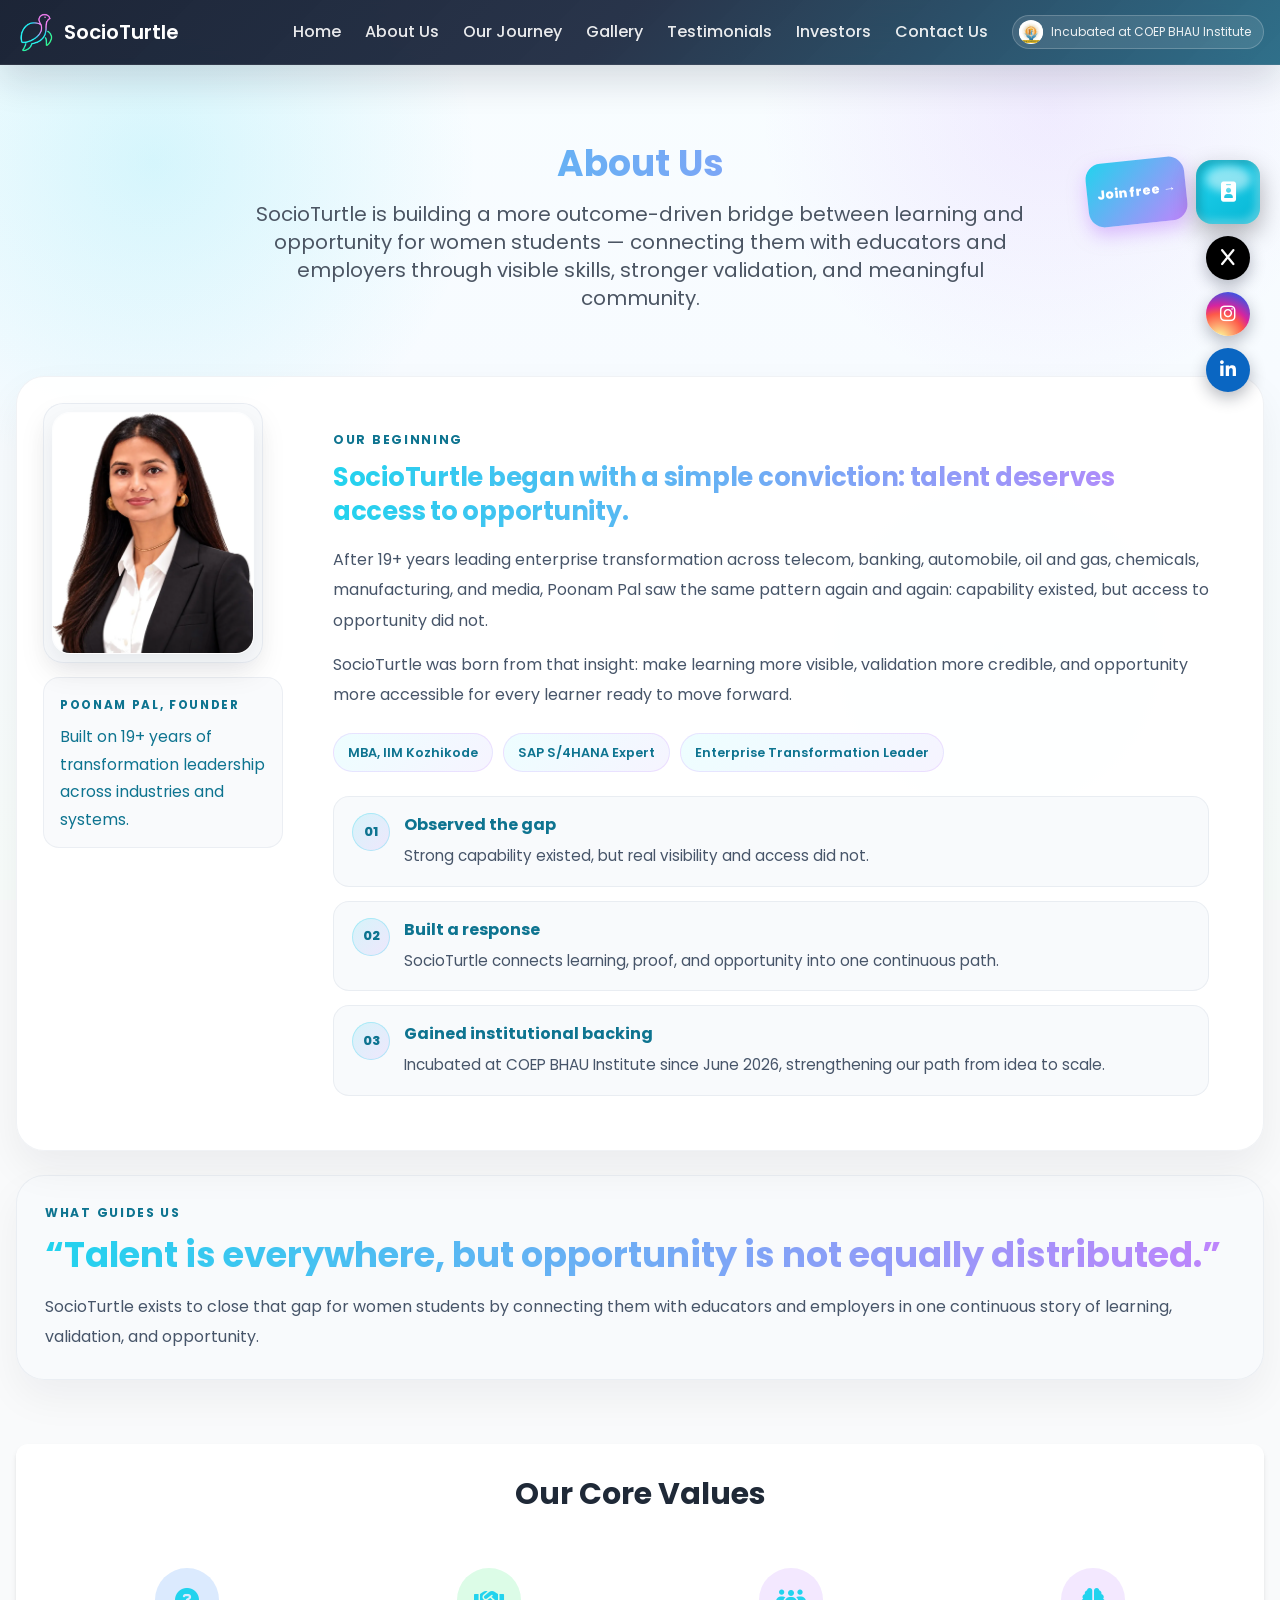
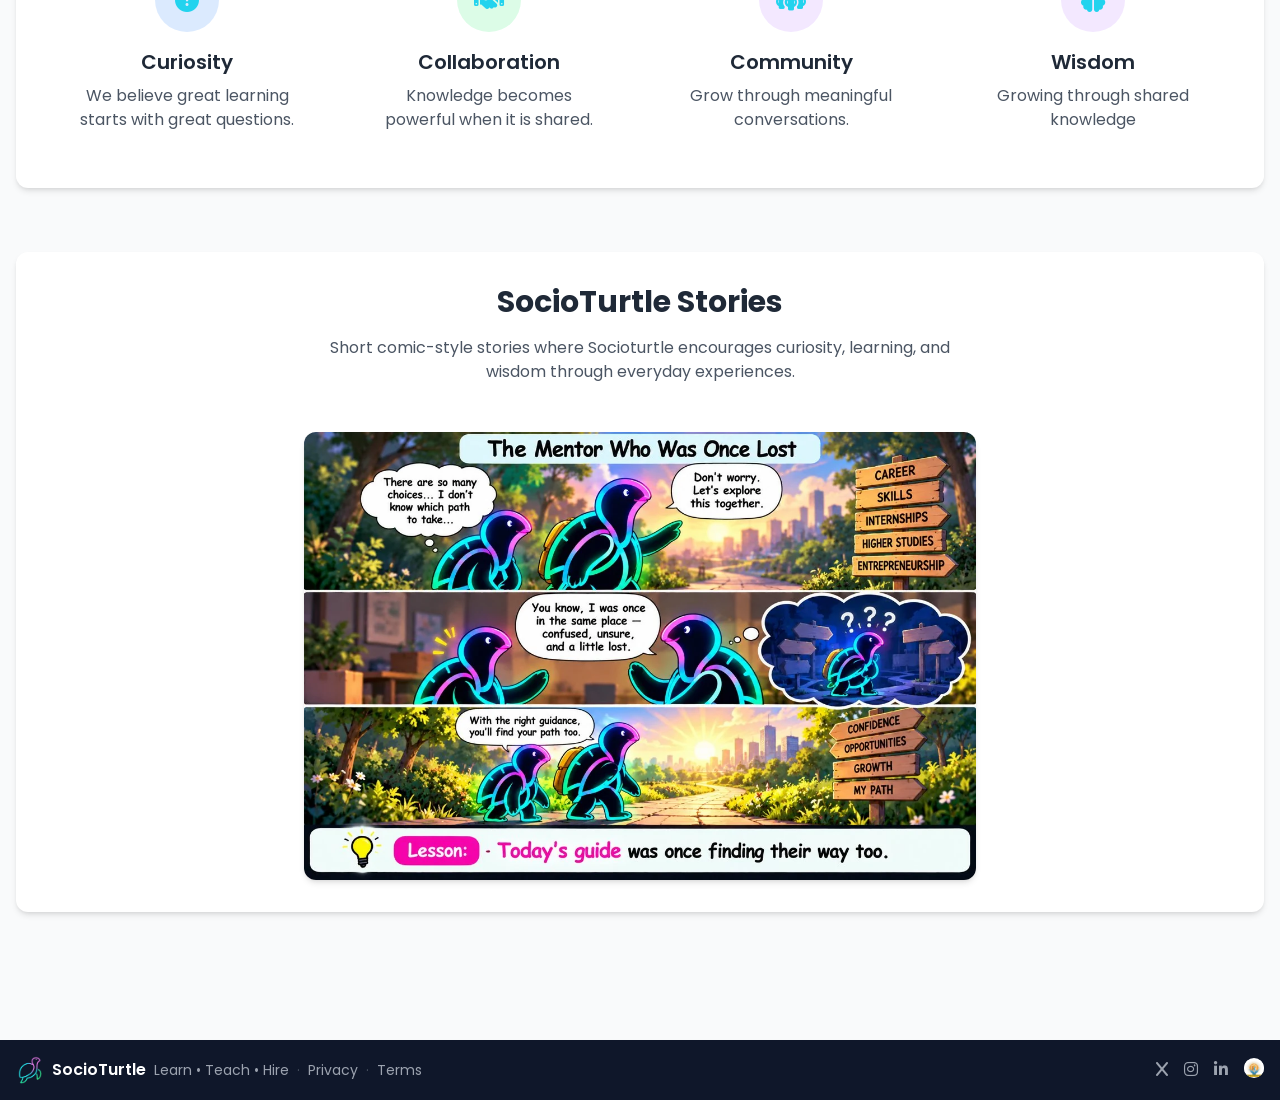
==== about.html @ 283adb84 "Give About, Gallery, Testimonials, Investors and Contact their own pages Move each home page section" ====
<!DOCTYPE html>
<html lang="en">

<head>
  <meta charset="UTF-8">
  <meta name="viewport" content="width=device-width, initial-scale=1.0">
  <title>About SocioTurtle — Our Story and Values</title>
  <meta name="description"
    content="Meet SocioTurtle founder Poonam Pal and learn why we are building a bridge between learning and opportunity for women students.">
  <link rel="canonical" href="https://www.socioturtle.com/about.html">
  <link rel="icon" type="image/png" href="images/logo_socioturtle.png">

  <meta property="og:type" content="website">
  <meta property="og:title" content="About SocioTurtle — Our Story and Values">
  <meta property="og:description"
    content="Meet SocioTurtle founder Poonam Pal and learn why we are building a bridge between learning and opportunity for women students.">
  <meta property="og:url" content="https://www.socioturtle.com/about.html">
  <meta property="og:image" content="https://www.socioturtle.com/images/og-card.jpg">
  <meta property="og:image:width" content="1200">
  <meta property="og:image:height" content="630">
  <meta property="og:image:alt" content="SocioTurtle: Personalized Career Growth for Women Students. Join the community free.">

  <meta name="twitter:card" content="summary_large_image">
  <meta name="twitter:title" content="About SocioTurtle — Our Story and Values">
  <meta name="twitter:description"
    content="Meet SocioTurtle founder Poonam Pal and learn why we are building a bridge between learning and opportunity for women students.">
  <meta name="twitter:image" content="https://www.socioturtle.com/images/og-card.jpg">

  <link rel="preconnect" href="https://fonts.googleapis.com">
  <link rel="preconnect" href="https://fonts.gstatic.com" crossorigin>
  <link rel="stylesheet" href="https://fonts.googleapis.com/css2?family=Poppins:wght@300;400;500;600;700&display=swap">
  <link rel="stylesheet" href="https://cdnjs.cloudflare.com/ajax/libs/font-awesome/6.4.0/css/all.min.css">
  <link rel="stylesheet" href="styles.css">
  <link rel="stylesheet" href="tailwind.css">
</head>

<body class="bg-gray-50 text-gray-800 flex flex-col min-h-screen">
  <a href="#main" class="skip-link">Skip to content</a>

  <!-- Navigation Bar -->
  <header class="site-header fixed w-full z-10">
    <div class="container mx-auto px-4 py-3 flex justify-between items-center">
      <a href="index.html" class="flex items-center space-x-2">
        <img height="138" width="120" src="./images/logo_socioturtle.webp" alt="Socioturtle Logo" class="h-10 w-10 object-contain">
        <span class="text-xl font-semibold text-light">SocioTurtle</span>
      </a>

      <nav class="hidden lg:flex items-center gap-6 whitespace-nowrap" aria-label="Main">
        <a href="index.html" class="nav-link font-medium hover:text-primary">Home</a>
        <a href="about.html" class="nav-link font-medium hover:text-primary" aria-current="page">About Us</a>
        <a href="archives.html" class="nav-link font-medium hover:text-primary">Our Journey</a>
        <a href="gallery.html" class="nav-link font-medium hover:text-primary">Gallery</a>
        <a href="testimonials.html" class="nav-link font-medium hover:text-primary">Testimonials</a>
        <a href="investors.html" class="nav-link font-medium hover:text-primary">Investors</a>
        <a href="contact.html" class="nav-link font-medium hover:text-primary">Contact Us</a>
        <a href="https://bhau.org/" target="_blank" rel="noopener noreferrer"
          class="hidden xl:inline-flex items-center gap-2 bg-white/10 border border-white/20 rounded-full pl-1.5 pr-3 py-1 hover:bg-white/20 transition">
          <img src="./images/bhau-institute-logo.webp" alt="" width="96" height="84"
            class="h-6 w-6 rounded-full object-contain bg-white" loading="lazy" decoding="async">
          <span class="text-xs text-white/90">Incubated at COEP BHAU Institute</span>
        </a>
      </nav>

      <button class="lg:hidden text-dark" id="menu-toggle" type="button" aria-label="Menu" aria-expanded="false"
        aria-controls="mobile-menu">
        <i class="fas fa-bars text-xl" aria-hidden="true"></i>
      </button>
    </div>

    <!-- Mobile Menu -->
    <div id="mobile-menu" class="site-mobile-menu hidden lg:hidden">
      <nav class="container mx-auto px-4 py-3 flex flex-col space-y-3" aria-label="Main">
        <a href="index.html" class="nav-link font-medium py-2">Home</a>
        <a href="about.html" class="nav-link font-medium py-2" aria-current="page">About Us</a>
        <a href="archives.html" class="nav-link font-medium py-2">Our Journey</a>
        <a href="gallery.html" class="nav-link font-medium py-2">Gallery</a>
        <a href="testimonials.html" class="nav-link font-medium py-2">Testimonials</a>
        <a href="investors.html" class="nav-link font-medium py-2">Investors</a>
        <a href="contact.html" class="nav-link font-medium py-2">Contact Us</a>
      </nav>
    </div>
  </header>

  <!-- Main Content Area -->
  <main id="main" class="pt-20 flex-1">
      <div class="container mx-auto px-4 py-16">
        <div class="text-center mb-16">
          <h1 class="text-4xl font-bold mb-4">About Us</h1>
          <p class="text-xl text-gray-600 max-w-3xl mx-auto">
            SocioTurtle is building a more outcome-driven bridge between learning and opportunity for women
            students — connecting them with educators and employers through visible skills, stronger validation,
            and meaningful community.
          </p>
        </div>
        <!-- Leadership Story -->
        <div class="about-story mb-16">
          <div class="about-story-grid">
            <div class="about-founder-card">
              <div class="about-founder-media">
                <div class="about-founder-frame">
                  <img src="./images/founder_pic.webp" alt="Poonam Pal, Founder of SocioTurtle" width="840" height="994"
                    class="about-founder-image" loading="lazy" decoding="async">
                </div>
                <div class="about-founder-note">
                  <span class="about-founder-note-label">Poonam Pal, Founder</span>
                  <p>Built on 19+ years of transformation leadership across industries and systems.</p>
                </div>
              </div>
              <div class="about-founder-copy">
                <p class="about-story-eyebrow">Our Beginning</p>
                <h2 class="about-story-title">SocioTurtle began with a simple conviction: talent deserves access to opportunity.</h2>
                <p class="about-story-text">
                  After 19+ years leading enterprise transformation across telecom, banking, automobile, oil and gas,
                  chemicals, manufacturing, and media, Poonam Pal saw the same pattern again and again: capability
                  existed, but access to opportunity did not.
                </p>
                <p class="about-story-text">
                  SocioTurtle was born from that insight: make learning more visible, validation more credible, and
                  opportunity more accessible for every learner ready to move forward.
                </p>
                <div class="about-founder-credentials">
                  <span class="about-founder-pill">MBA, IIM Kozhikode</span>
                  <span class="about-founder-pill">SAP S/4HANA Expert</span>
                  <span class="about-founder-pill">Enterprise Transformation Leader</span>
                </div>
                <div class="about-founder-journey">
                  <div class="about-founder-journey-item">
                    <span class="about-founder-journey-step">01</span>
                    <div>
                      <h3>Observed the gap</h3>
                      <p>Strong capability existed, but real visibility and access did not.</p>
                    </div>
                  </div>
                  <div class="about-founder-journey-item">
                    <span class="about-founder-journey-step">02</span>
                    <div>
                      <h3>Built a response</h3>
                      <p>SocioTurtle connects learning, proof, and opportunity into one continuous path.</p>
                    </div>
                  </div>
                  <div class="about-founder-journey-item">
                    <span class="about-founder-journey-step">03</span>
                    <div>
                      <h3>Gained institutional backing</h3>
                      <p>Incubated at COEP BHAU Institute since June 2026, strengthening our path from idea to scale.</p>
                    </div>
                  </div>
                </div>
              </div>
            </div>

            <div class="about-quote-card">
              <p class="about-story-eyebrow">What Guides Us</p>
              <blockquote class="about-founder-quote">
                “Talent is everywhere, but opportunity is not equally distributed.”
              </blockquote>
              <p class="about-quote-support">
                SocioTurtle exists to close that gap for women students by connecting them with educators and
                employers in one continuous story of learning, validation, and opportunity.
              </p>
            </div>
          </div>
        </div>
        <!-- Core Values -->
        <div class="bg-white rounded-xl shadow-md p-8 mb-16">
          <h2 class="text-3xl font-bold mb-8 text-center">Our Core Values</h2>
          <div class="grid grid-cols-1 md:grid-cols-2 lg:grid-cols-4 gap-6">
            <div class="text-center p-6">
              <div class="w-16 h-16 bg-blue-100 rounded-full flex items-center justify-center mx-auto mb-4">
                <i class="fas fa-solid fa-circle-question text-primary text-2xl"></i>
              </div>
              <h3 class="text-xl font-semibold mb-2">Curiosity</h3>
              <p class="text-gray-600">We believe great learning starts with great questions.</p>
            </div>
            <div class="text-center p-6">
              <div class="w-16 h-16 bg-green-100 rounded-full flex items-center justify-center mx-auto mb-4">
                <i class="fas fa-handshake text-primary text-2xl"></i>
              </div>
              <h3 class="text-xl font-semibold mb-2">Collaboration</h3>
              <p class="text-gray-600">Knowledge becomes powerful when it is shared.</p>
            </div>
            <div class="text-center p-6">
              <div class="w-16 h-16 bg-purple-100 rounded-full flex items-center justify-center mx-auto mb-4">
                <i class="fas fa-solid fa-people-group text-primary text-2xl"></i>
              </div>
              <h3 class="text-xl font-semibold mb-2">Community</h3>
              <p class="text-gray-600">Grow through meaningful conversations.</p>
            </div>
            <div class="text-center p-6">
              <div class="w-16 h-16 bg-purple-100 rounded-full flex items-center justify-center mx-auto mb-4">
                <i class="fas fa-solid fa-brain text-primary text-2xl"></i>
              </div>
              <h3 class="text-xl font-semibold mb-2">Wisdom</h3>
              <p class="text-gray-600">Growing through shared knowledge</p>
            </div>
          </div>
        </div>
        <!-- Socioturtle Stories -->
        <div class="bg-white rounded-xl shadow-md p-8 mb-16">

          <div class="text-center mb-12">
            <h2 class="text-3xl font-bold mb-4">SocioTurtle Stories</h2>
            <p class="text-gray-600 max-w-2xl mx-auto">
              Short comic-style stories where Socioturtle encourages curiosity,
              learning, and wisdom through everyday experiences.
            </p>
          </div>

          <div class="max-w-2xl mx-auto">

            <figure class="bg-white rounded-xl shadow-md overflow-hidden">
              <img src="./images/story-mentor.webp"
                alt="Comic strip 'The Mentor Who Was Once Lost': a junior turtle feels overwhelmed by choices like career, skills, internships, and higher studies. A senior turtle offers to explore it together, admitting she was once just as lost, and they walk forward together. Lesson: today's guide was once finding their way too."
                width="1200" height="800" class="w-full" loading="lazy" decoding="async">
            </figure>

          </div>

        </div>
      </div>
  </main>

  <!-- Footer -->
  <footer class="bg-dark text-white py-4 shadow-lg">
    <div class="container mx-auto px-4 flex flex-col md:flex-row items-center justify-between gap-4">
      <div class="flex items-center space-x-2">
        <img height="138" width="120" src="./images/logo_socioturtle.webp" class="h-7 w-7 object-contain" alt="">
        <span class="font-semibold">SocioTurtle</span>
        <span class="text-gray-400 text-sm hidden md:inline">
          Learn • Teach • Hire
        </span>
        <span class="hidden md:inline-flex items-center gap-2 text-sm">
          <span class="text-gray-600">&middot;</span>
          <a href="privacy.html" class="text-gray-400 hover:text-white">Privacy</a>
          <span class="text-gray-600">&middot;</span>
          <a href="terms.html" class="text-gray-400 hover:text-white">Terms</a>
        </span>
      </div>
      <div class="flex space-x-4 text-gray-400">
        <a href="https://x.com/socioturtle" class="hover:text-white" aria-label="SocioTurtle on X">
          <i class="fab fa-x"></i>
        </a>
        <a href="https://www.instagram.com/socioturtle/" class="hover:text-white" aria-label="SocioTurtle on Instagram">
          <i class="fab fa-instagram"></i>
        </a>
        <a href="https://www.linkedin.com/in/socioturtle/" class="hover:text-white" aria-label="SocioTurtle on LinkedIn">
          <i class="fab fa-linkedin-in"></i>
        </a>
        <a href="https://bhau.org/" target="_blank" rel="noopener noreferrer" title="Incubated at COEP BHAU Institute"
          aria-label="Incubated at COEP BHAU Institute (opens bhau.org)" class="hover:opacity-80">
          <img src="./images/bhau-institute-logo.webp" alt="" width="96" height="84"
            class="h-5 w-5 rounded-full object-contain bg-white" loading="lazy" decoding="async">
        </a>
      </div>
    </div>
  </footer>

  <!-- Floating Action Strip -->
  <div class="fixed top-24 md:top-40 right-3 md:right-5 z-50">

    <!-- Membership Button -->
    <div class="relative mb-3 membership-cta">
      <span class="register-flash-badge hidden sm:inline-flex" aria-hidden="true">Join free &rarr;</span>
      <a href="index.html#join"
        class="join-btn jelly-btn flex items-center justify-center relative" aria-label="Join SocioTurtle free" title="Join SocioTurtle free">
        <i class="fas fa-id-badge text-white text-xl" aria-hidden="true"></i>
      </a>
    </div>

    <!-- Social Media Links -->
    <div class="hidden sm:flex flex-col items-center gap-3">
      <a href="https://x.com/socioturtle" target="_blank" rel="noopener noreferrer"
        class="social-float-btn social-x flex items-center justify-center" aria-label="SocioTurtle on X" title="X">
        <i class="fab fa-x text-white text-lg" aria-hidden="true"></i>
      </a>
      <a href="https://www.instagram.com/socioturtle/" target="_blank" rel="noopener noreferrer"
        class="social-float-btn social-instagram flex items-center justify-center" aria-label="SocioTurtle on Instagram" title="Instagram">
        <i class="fab fa-instagram text-white text-lg" aria-hidden="true"></i>
      </a>
      <a href="https://www.linkedin.com/in/socioturtle/" target="_blank" rel="noopener noreferrer"
        class="social-float-btn social-linkedin flex items-center justify-center" aria-label="SocioTurtle on LinkedIn" title="LinkedIn">
        <i class="fab fa-linkedin-in text-white text-lg" aria-hidden="true"></i>
      </a>
    </div>

  </div>
  <script src="nav.js" defer></script>
</body>

</html>
---- styles.css ----
body {
      font-family: 'Poppins', sans-serif;
      scroll-behavior: smooth;
      color: #1f2937;
      background:
          radial-gradient(circle at 12% 18%, rgba(34, 211, 238, 0.16), transparent 24%),
          radial-gradient(circle at 82% 12%, rgba(192, 132, 252, 0.14), transparent 22%),
          radial-gradient(circle at 78% 72%, rgba(52, 211, 153, 0.12), transparent 20%),
          linear-gradient(180deg, #f8fdff 0%, #f7fbff 42%, #f7fcfa 100%);
      background-attachment: fixed;
  }

  .site-header {
      background:
          linear-gradient(135deg, rgba(15, 23, 42, 0.94) 0%, rgba(22, 35, 59, 0.92) 48%, rgba(20, 92, 122, 0.88) 100%);
      backdrop-filter: blur(16px);
      box-shadow: 0 16px 36px rgba(15, 23, 42, 0.14);
      border-bottom: 1px solid rgba(255, 255, 255, 0.08);
  }

  .site-mobile-menu {
      background: rgba(15, 23, 42, 0.96);
      border-top: 1px solid rgba(255, 255, 255, 0.08);
  }

  .nav-link {
      color: rgba(255, 255, 255, 0.9);
  }

  .nav-link:hover {
      color: #67e8f9;
      transition: all 0.3s ease;
  }

  #menu-toggle {
      color: #ffffff;
  }

  .brand-mark {
      padding: 0.4rem 0.85rem 0.4rem 0.5rem;
      border-radius: 999px;
      background: rgba(255, 255, 255, 0.9);
      border: 1px solid rgba(255, 255, 255, 0.35);
      box-shadow:
          0 10px 24px rgba(15, 23, 42, 0.14),
          inset 0 1px 0 rgba(255, 255, 255, 0.18);
  }

  .brand-title {
      background: linear-gradient(90deg, #22D3EE, #C084FC);
      -webkit-background-clip: text;
      -webkit-text-fill-color: transparent;
      letter-spacing: 0.01em;
  }

  .skip-link {
      position: absolute;
      left: -9999px;
      top: 0;
      z-index: 100;
      background: #0F172A;
      color: #fff;
      padding: 0.75rem 1.25rem;
      border-radius: 0 0 0.5rem 0;
  }

  .skip-link:focus {
      left: 0;
  }


  .social-icon {
      transition: all 0.3s ease;
  }

  .social-icon:hover {
      transform: translateY(-3px);
      box-shadow: 0 4px 8px rgba(0, 0, 0, 0.2);
  }

  .qr-code {
      transition: all 0.3s ease;
  }

  .qr-code:hover {
      transform: scale(1.05);
  }

    /* Membership button shares size but has a green pulse */
    .join-btn {
      width: clamp(48px, 5vw, 72px);
      height: clamp(48px, 5vw, 72px);
      border-radius: 16px;
    }

    /* Floating social links under the QR button, each in its brand color */
    .social-float-btn {
      width: clamp(36px, 4vw, 44px);
      height: clamp(36px, 4vw, 44px);
      border-radius: 50%;
      box-shadow: 0 6px 16px rgba(15, 23, 42, 0.3);
      transition: all 0.25s ease;
    }

    .social-float-btn:hover {
      transform: scale(1.1);
      filter: brightness(1.12);
    }

    .social-float-btn.social-x {
      background: #000000;
    }

    .social-float-btn.social-instagram {
      background: radial-gradient(circle at 30% 107%, #fdf497 0%, #fdf497 5%, #fd5949 45%, #d6249f 60%, #285AEB 90%);
    }

    .social-float-btn.social-linkedin {
      background: #0A66C2;
    }

  /* 🍬 Jelly Base */
  .jelly-btn {
      background: linear-gradient(145deg, #22D3EE, #06B6D4);
      box-shadow:
          inset -4px -4px 8px rgba(255, 255, 255, 0.3),
          inset 4px 4px 8px rgba(0, 0, 0, 0.2),
          0 10px 25px rgba(0, 0, 0, 0.3);

      transition: all 0.25s ease;
      cursor: pointer;
  }

  /* ✨ Gloss shine */
  .jelly-btn::before {
      content: "";
      position: absolute;
      top: 6px;
      left: 10px;
      width: 70%;
      height: 40%;
      background: rgba(255, 255, 255, 0.5);
      border-radius: 50%;
      filter: blur(4px);
  }

    /* Green glow for the membership button — calm by default, a single
       pulse on hover rather than looping forever. */
    .join-btn::after {
      content: "";
      position: absolute;
      inset: 0;
      border-radius: 16px;
      background: rgba(74, 222, 128, 0.42);
      z-index: -1;
      opacity: 0.6;
    }

    .membership-cta:hover .join-btn::after {
      animation: pulse-ring 1s ease-out;
    }

    /* Flashing call-to-action badge next to the register button — a
       tilted "sticker" look with a gradient, sized to match the jelly
       button it points at. Holds a static tilt by default and wiggles
       once when the button is hovered, instead of looping forever. */
    .register-flash-badge {
      position: absolute;
      right: calc(100% + 10px);
      top: 50%;
      flex-direction: column;
      align-items: center;
      justify-content: center;
      gap: 1px;
      text-align: center;
      background: linear-gradient(135deg, #22D3EE, #C084FC);
      color: #fff;
      font-weight: 800;
      font-size: 0.8rem;
      line-height: 1.2;
      letter-spacing: 0.01em;
      padding: 8px 10px;
      min-width: clamp(48px, 5vw, 72px);
      min-height: clamp(48px, 5vw, 72px);
      border-radius: 16px;
      white-space: nowrap;
      box-shadow: 0 8px 18px rgba(192, 132, 252, 0.5);
      pointer-events: none;
      transform-origin: center;
      transform: translateY(-50%) rotate(-6deg);
      transition: transform 0.25s ease;
    }

    .membership-cta:hover .register-flash-badge {
      animation: flash-badge 0.6s ease-in-out;
    }

    @keyframes flash-badge {
      0%, 100% { transform: translateY(-50%) rotate(-6deg) scale(1); }
      50% { transform: translateY(-50%) rotate(4deg) scale(1.1); }
    }

      /* Modal styles */
      .modal-overlay {
        backdrop-filter: blur(4px);
      }

      .modal-panel:focus {
        outline: none;
        box-shadow: 0 0 0 4px rgba(34,211,238,0.12);
      }

      .modal-close {
        background: transparent;
        border: none;
        font-size: 1rem;
        line-height: 1;
        padding: 6px;
        cursor: pointer;
      }

      @media (max-width: 640px) {
        .modal-panel { padding: 1rem; border-radius: 12px; }
      }

  /* 🔁 Pulse animation */
  @keyframes pulse-ring {
      0% {
          transform: scale(1);
          opacity: 0.6;
      }

      70% {
          transform: scale(1.6);
          opacity: 0;
      }

      100% {
          opacity: 0;
      }
  }

  .role-btn {
      padding: 8px 16px;
      border-radius: 999px;
      border: 1px solid #ddd;
      transition: 0.3s;
  }

  .role-btn.active {
      background: #22D3EE;
      color: white;
      border-color: transparent;
  }

  .role-card {
      width: min(100%, 820px);
      margin: 0 auto;
      background: linear-gradient(135deg, rgba(255, 255, 255, 0.97), rgba(240, 249, 255, 0.95));
      border: 1px solid rgba(34, 211, 238, 0.14);
      border-radius: 24px;
      box-shadow: 0 24px 60px rgba(15, 23, 42, 0.08);
      text-align: left;
  }

  .role-card-inner {
      padding: 32px;
  }

  .role-eyebrow {
      display: inline-flex;
      align-items: center;
      padding: 6px 12px;
      margin-bottom: 16px;
      font-size: 0.8rem;
      font-weight: 600;
      letter-spacing: 0.08em;
      text-transform: uppercase;
      color: #0891b2;
      background: rgba(34, 211, 238, 0.12);
      border-radius: 999px;
  }

  .role-title {
      max-width: 16ch;
      margin-bottom: 14px;
      font-size: clamp(1.75rem, 3vw, 2.5rem);
      font-weight: 700;
      line-height: 1.1;
      color: #0f172a;
  }

  .role-summary {
      max-width: 60ch;
      margin-bottom: 22px;
      font-size: 1.05rem;
      line-height: 1.8;
      color: #475569;
  }

  .role-divider {
      width: 100%;
      height: 1px;
      margin-bottom: 22px;
      background: linear-gradient(90deg, rgba(34, 211, 238, 0.5), rgba(192, 132, 252, 0.18), transparent);
  }

  .role-highlights {
      display: grid;
      grid-template-columns: repeat(3, minmax(0, 1fr));
      gap: 16px;
      margin-bottom: 24px;
      padding: 0;
      list-style: none;
  }

  .role-highlight-item {
      display: flex;
      gap: 12px;
      align-items: flex-start;
      padding: 16px;
      background: rgba(255, 255, 255, 0.9);
      border: 1px solid rgba(148, 163, 184, 0.18);
      border-radius: 18px;
      color: #334155;
      line-height: 1.6;
  }

  .role-highlight-icon {
      flex: 0 0 auto;
      width: 28px;
      height: 28px;
      display: inline-flex;
      align-items: center;
      justify-content: center;
      color: white;
      background: linear-gradient(135deg, #22D3EE, #6366F1);
      border-radius: 999px;
      box-shadow: 0 10px 20px rgba(99, 102, 241, 0.18);
      font-size: 0.8rem;
  }

  .role-outcome {
      max-width: 52ch;
      margin: 0;
      font-size: 1rem;
      font-weight: 600;
      line-height: 1.7;
      color: #0f172a;
  }

  .about-story {
      position: relative;
  }

  .about-story-grid {
      display: grid;
      grid-template-columns: 1fr;
      gap: 24px;
  }

  .about-founder-card,
  .about-quote-card {
      background: rgba(255, 255, 255, 0.9);
      border: 1px solid rgba(148, 163, 184, 0.14);
      border-radius: 28px;
      box-shadow: 0 24px 60px rgba(15, 23, 42, 0.08);
  }

  .about-founder-card {
      position: relative;
      display: grid;
      grid-template-columns: minmax(190px, 240px) 1fr;
      gap: 22px;
      padding: 26px;
      background: rgba(255, 255, 255, 0.94);
      border: 1px solid rgba(148, 163, 184, 0.14);
      box-shadow: 0 18px 40px rgba(15, 23, 42, 0.06);
  }

  .about-founder-aurora {
      display: none;
  }

  .about-founder-media {
      position: relative;
      display: grid;
      gap: 14px;
      align-content: start;
  }

  .about-founder-frame {
      position: relative;
      max-width: 220px;
      padding: 8px;
      border-radius: 20px;
      background: rgba(248, 250, 252, 0.9);
      border: 1px solid rgba(148, 163, 184, 0.16);
      box-shadow: 0 12px 28px rgba(15, 23, 42, 0.06);
  }

  .about-founder-image {
      width: 100%;
      aspect-ratio: 5 / 6;
      object-fit: cover;
      border-radius: 18px;
      border: 1px solid rgba(255, 255, 255, 0.72);
      box-shadow: 0 10px 24px rgba(15, 23, 42, 0.08);
  }

  .about-founder-badge {
      display: none;
  }

  .about-founder-note {
      padding: 14px 16px;
      border-radius: 16px;
      background: rgba(248, 250, 252, 0.85);
      border: 1px solid rgba(148, 163, 184, 0.14);
      box-shadow: none;
  }

  .about-founder-note-label {
      display: inline-block;
      margin-bottom: 8px;
      font-size: 0.74rem;
      font-weight: 700;
      letter-spacing: 0.14em;
      text-transform: uppercase;
      color: #0e7490;
  }

  .about-founder-note p {
      margin: 0;
      font-size: 0.98rem;
      line-height: 1.75;
      color: #0e7490;
  }

  .about-founder-copy,
  .about-quote-card {
      padding: 28px;
  }

  .about-quote-card {
      display: flex;
      flex-direction: column;
  }

  .about-story-eyebrow {
      margin-bottom: 12px;
      font-size: 0.76rem;
      font-weight: 700;
      letter-spacing: 0.14em;
      text-transform: uppercase;
      color: #0e7490;
  }

  .about-story-title {
      margin-bottom: 16px;
      font-size: clamp(1.3rem, 2vw, 1.8rem);
      font-weight: 700;
      line-height: 1.32;
      letter-spacing: -0.01em;
      background: linear-gradient(90deg, #22D3EE, #C084FC);
      -webkit-background-clip: text;
      -webkit-text-fill-color: transparent;
  }

  .about-story-text {
      margin-bottom: 14px;
      font-size: 1rem;
      line-height: 1.9;
      color: #475569;
  }

  .about-story-text:last-child {
      margin-bottom: 0;
  }

  .about-founder-credentials {
      display: flex;
      flex-wrap: wrap;
      gap: 10px;
      margin-top: 22px;
  }

  .about-founder-pill {
      display: inline-flex;
      align-items: center;
      padding: 9px 14px;
      border-radius: 999px;
      font-size: 0.8rem;
      font-weight: 600;
      color: #0e7490;
      background: linear-gradient(135deg, rgba(236, 254, 255, 0.92), rgba(245, 243, 255, 0.92));
      border: 1px solid rgba(192, 132, 252, 0.2);
      box-shadow: none;
  }

  .about-founder-journey {
      display: grid;
      gap: 14px;
      margin-top: 24px;
  }

  .about-founder-journey-item {
      display: grid;
      grid-template-columns: auto 1fr;
      gap: 14px;
      align-items: start;
      padding: 16px 18px;
      border-radius: 16px;
      background: rgba(248, 250, 252, 0.88);
      border: 1px solid rgba(148, 163, 184, 0.14);
      box-shadow: none;
      transition: border-color 0.2s ease, background 0.2s ease;
  }

  .about-founder-journey-item:hover {
      background: rgba(255, 255, 255, 0.96);
      border-color: rgba(148, 163, 184, 0.22);
  }

  .about-founder-journey-step {
      display: inline-flex;
      align-items: center;
      justify-content: center;
      width: 38px;
      height: 38px;
      border-radius: 999px;
      font-size: 0.78rem;
      font-weight: 800;
      color: #0e7490;
      background: linear-gradient(135deg, rgba(34, 211, 238, 0.16), rgba(192, 132, 252, 0.16));
      box-shadow: inset 0 0 0 1px rgba(34, 211, 238, 0.28);
  }

  .about-founder-journey-item h3 {
      margin: 0 0 6px;
      font-size: 1rem;
      font-weight: 700;
      color: #0e7490;
  }

  .about-founder-journey-item p {
      margin: 0;
      font-size: 0.95rem;
      line-height: 1.75;
      color: #475569;
  }

  .about-quote-card {
      background: rgba(248, 250, 252, 0.94);
      border: 1px solid rgba(148, 163, 184, 0.14);
      box-shadow: 0 18px 40px rgba(15, 23, 42, 0.05);
  }

  .about-founder-quote {
      margin: 0 0 16px;
      font-size: clamp(1.6rem, 3vw, 2.2rem);
      font-weight: 650;
      line-height: 1.2;
      background: linear-gradient(90deg, #22D3EE, #C084FC);
      -webkit-background-clip: text;
      -webkit-text-fill-color: transparent;
  }

  .about-quote-support {
      margin: 0;
      font-size: 1rem;
      line-height: 1.85;
      color: #475569;
  }

  .survey-callout {
      padding: 24px;
      border-radius: 24px;
      background: linear-gradient(135deg, rgba(236, 254, 255, 0.96), rgba(245, 243, 255, 0.96));
      border: 1px solid rgba(34, 211, 238, 0.18);
      box-shadow: 0 20px 44px rgba(15, 23, 42, 0.08);
  }

  .survey-chip {
      display: inline-flex;
      align-items: center;
      margin-bottom: 14px;
      padding: 7px 12px;
      border-radius: 999px;
      font-size: 0.76rem;
      font-weight: 700;
      letter-spacing: 0.12em;
      text-transform: uppercase;
      color: #0f172a;
      background: rgba(255, 255, 255, 0.78);
      border: 1px solid rgba(34, 211, 238, 0.18);
  }

  .survey-panel {
      display: flex;
      align-items: center;
      justify-content: space-between;
      gap: 16px;
      padding: 18px 20px;
      border-radius: 18px;
      background: rgba(255, 255, 255, 0.82);
      border: 1px solid rgba(255, 255, 255, 0.5);
  }

  .survey-link {
      box-shadow: 0 16px 28px rgba(34, 211, 238, 0.18);
  }

  .survey-link:hover {
      box-shadow: 0 18px 32px rgba(34, 211, 238, 0.22);
  }

  @keyframes founderFloat {
      0%,
      100% {
          transform: translateY(0);
      }
      50% {
          transform: translateY(-8px);
      }
  }

  @keyframes founderAurora {
      0%,
      100% {
          transform: translate3d(0, 0, 0) scale(1);
          opacity: 0.85;
      }
      50% {
          transform: translate3d(-18px, -12px, 0) scale(1.06);
          opacity: 1;
      }
  }

  .flow-card {
      padding: 20px;
      background: white;
      border-radius: 12px;
      opacity: 0.4;
      transition: 0.4s;
  }

  .flow-card.active {
      opacity: 1;
      transform: scale(1.05);
      border: 2px solid #22D3EE;
  }

  .progress-item {
      padding: 16px;
      border-radius: 10px;
      background: white;
      display: flex;
      justify-content: space-between;
  }

  .progress-item[data-status="done"] {
      border-left: 5px solid green;
  }

  .progress-item[data-status="progress"] {
      border-left: 5px solid orange;
  }

  .progress-item[data-status="upcoming"] {
      border-left: 5px solid gray;
  }

  /* 🌊 Smooth scroll */
html {
  scroll-behavior: smooth;
}

/* ✨ Fade-in base */
.fade-in {
  opacity: 0;
  transform: translateY(40px);
  transition: all 0.8s ease;
}

/* 🎯 When visible */
.fade-in.visible {
  opacity: 1;
  transform: translateY(0);
}

/* 🎭 Stagger effect */
.stagger > * {
  opacity: 0;
  transform: translateY(20px);
}

.stagger.visible > * {
  opacity: 1;
  transform: translateY(0);
  transition: all 0.6s ease;
}

.stagger.visible > *:nth-child(1) { transition-delay: 0.1s; }
.stagger.visible > *:nth-child(2) { transition-delay: 0.2s; }
.stagger.visible > *:nth-child(3) { transition-delay: 0.3s; }
.stagger.visible > *:nth-child(4) { transition-delay: 0.4s; }

/* 📣 Announcement banner — shimmering gradient + pulsing dot to draw the eye */
.announcement-banner {
  background: linear-gradient(110deg, #0EA5B7, #22D3EE, #C084FC, #22D3EE, #0EA5B7);
  background-size: 300% 100%;
  animation: banner-shimmer 6s ease-in-out infinite;
  transition: filter 0.2s ease;
}

.announcement-banner:hover,
.announcement-banner:focus-visible {
  filter: brightness(1.08);
}

@keyframes banner-shimmer {
  0%, 100% { background-position: 0% 50%; }
  50% { background-position: 100% 50%; }
}

.announcement-dot {
  width: 8px;
  height: 8px;
  border-radius: 50%;
  background: #fff;
  box-shadow: 0 0 0 0 rgba(255, 255, 255, 0.7);
  animation: announcement-pulse 1.8s ease-out infinite;
}

@keyframes announcement-pulse {
  0% { box-shadow: 0 0 0 0 rgba(255, 255, 255, 0.6); }
  70% { box-shadow: 0 0 0 8px rgba(255, 255, 255, 0); }
  100% { box-shadow: 0 0 0 0 rgba(255, 255, 255, 0); }
}

@media (prefers-reduced-motion: reduce) {
  html {
    scroll-behavior: auto;
  }

  .fade-in,
  .stagger > *,
  .about-founder-aurora,
  .about-founder-frame,
  .about-founder-note,
  .about-founder-journey-item,
  .announcement-banner,
  .announcement-dot,
  .register-flash-badge,
  .join-btn::after {
    animation: none !important;
    transition: none !important;
    transform: none !important;
  }

  .register-flash-badge {
    transform: translateY(-50%) rotate(-6deg) !important;
  }

  .announcement-banner {
    background-position: 0% 50% !important;
  }
}

h1 {
  background: linear-gradient(90deg, #22D3EE, #C084FC);
  -webkit-background-clip: text;
  -webkit-text-fill-color: transparent;
}

/* Flow style start */
#ecosystem {
  scroll-margin-top: 110px;
}

.eco-wrapper {
  width: 100%;
  max-width: 860px;
  height: 540px;
  position: relative;
  margin: 0 auto;
  border-radius: 34px;
  background:
    radial-gradient(circle at top, rgba(34, 211, 238, 0.12), transparent 28%),
    linear-gradient(180deg, rgba(255, 255, 255, 0.88), rgba(248, 250, 252, 0.72));
  border: 1px solid rgba(148, 163, 184, 0.16);
  box-shadow: 0 28px 70px rgba(15, 23, 42, 0.08);
  overflow: hidden;
}

.eco-wrapper::before {
  content: none;
}

/* ---------- LINES ---------- */
.eco-lines {
  position: absolute;
  width: 100%;
  height: 100%;
  inset: 0;
  overflow: visible;
}

.line {
  stroke: url(#lineGradient);
  stroke-width: 3.5;
  fill: none;
  opacity: 0.28;
  pointer-events: visibleStroke;
  transition: opacity 0.2s ease, stroke-width 0.2s ease;
  stroke-linecap: round;
  stroke-linejoin: round;
  filter: drop-shadow(0 10px 20px rgba(99, 102, 241, 0.12));
}

/* highlight active */
.eco-wrapper.student-active .line-student-educator,
.eco-wrapper.student-active .line-student-employer,
.eco-wrapper.educator-active .line-student-educator,
.eco-wrapper.educator-active .line-educator-employer,
.eco-wrapper.employer-active .line-student-employer,
.eco-wrapper.employer-active .line-educator-employer {
  opacity: 0.9;
  stroke-width: 4;
}

/* dim others */
.eco-wrapper.student-active .line:not(.line-student-educator):not(.line-student-employer),
.eco-wrapper.educator-active .line:not(.line-student-educator):not(.line-educator-employer),
.eco-wrapper.employer-active .line:not(.line-student-employer):not(.line-educator-employer) {
  opacity: 0.05;
}

.eco-wrapper[data-active-connection="student-educator"] .line-student-educator,
.eco-wrapper[data-active-connection="student-employer"] .line-student-employer,
.eco-wrapper[data-active-connection="educator-employer"] .line-educator-employer {
  opacity: 1;
  stroke-width: 4.5;
}

/* ---------- NODES ---------- */
.eco-node {
  position: absolute;   /* 🔥 FIX */
  transform: translate(-50%, -50%);  /* 🔥 FIX */
  z-index: 1;
  transition: all 0.25s ease;
  width: clamp(180px, 20vw, 260px);
  padding: 22px 22px 18px;
  background: rgba(255,255,255,0.92);
  backdrop-filter: blur(14px);
  border: 1px solid rgba(148, 163, 184, 0.16);
  border-radius: 20px;
  text-align: center;
  box-shadow: 0 18px 40px rgba(15, 23, 42, 0.1);
}

.eco-node i {
  font-size: 26px;
  color: #22D3EE;
  margin-bottom: 8px;
}

.eco-node span {
  display: block;
  font-size: 1.05rem;
  font-weight: 700;
  color: #0f172a;
}

.eco-node:hover {
  transform: translate(-50%, -50%) scale(1.05);
}

/* positions aligned with SVG */
.top-node {
  top: 102px;
  left: 50%;
}

.left-node {
  top: 342px;
  left: 180px;
}

.right-node {
  top: 342px;
  left: 680px;
}

/* ---------- TOOLTIP ---------- */
.node-info {
  position: absolute;
  top: 110%;
  left: 50%;
  transform: translateX(-50%);
  font-size: 12px;
  font-weight: 600;
  white-space: nowrap;
  background: #111827;
  color: white;
  padding: 7px 12px;
  border-radius: 999px;
  opacity: 0;
  transition: 0.3s;
}

.eco-node:hover .node-info {
  opacity: 1;
}

/* ---------- DETAILS ---------- */
.node-details {
  display: none;
  font-size: 13px;
  line-height: 1.65;
  margin-top: 10px;
  color: #475569;
}

.eco-node.expanded .node-details {
  display: block;
}

.eco-node.expanded .node-info {
  display: none;
}

/* ---------- LABELS ---------- */
.line-label {
  position: absolute;   /* 🔥 FIX */
  z-index: 2;
  font-size: 11px;
  font-weight: 600;
  letter-spacing: 0.01em;
  padding: 7px 12px;
  opacity: 0;

  color: #0f172a;
  background: rgba(255, 255, 255, 0.96);
  border: 1px solid rgba(148, 163, 184, 0.14);
  border-radius: 999px;
  box-shadow: 0 12px 30px rgba(15, 23, 42, 0.08);
  transition: opacity 0.2s ease, transform 0.2s ease;
}

/* better positions */
.student-educator {
  top: 214px;
  left: 306px;
}

.student-employer {
  top: 214px;
  left: 554px;
}

.educator-employer {
  top: 446px;
  left: 50%;
  transform: translateX(-50%);
}

.eco-wrapper[data-active-connection="student-educator"] .line-label[data-connection="student-educator"],
.eco-wrapper[data-active-connection="student-employer"] .line-label[data-connection="student-employer"],
.eco-wrapper[data-active-connection="educator-employer"] .line-label[data-connection="educator-employer"] {
  opacity: 1;
}

.eco-node.expanded {
  transform: translate(-50%, -50%) scale(1.08);
  box-shadow: 0 26px 58px rgba(15, 23, 42, 0.16);
}
/* push others slightly back */
.eco-wrapper .eco-node:not(.expanded) {
  opacity: 0.82;
}
@media (max-width: 768px) {

  .about-founder-card {
    grid-template-columns: 1fr;
    padding: 24px;
  }

  .about-founder-frame {
    max-width: none;
  }

  .about-founder-badge {
    left: 24px;
    top: 24px;
  }

  .role-card-inner {
    padding: 24px;
  }

  .role-title {
    max-width: none;
  }

  .role-highlights {
    grid-template-columns: 1fr;
  }

  .survey-panel {
    flex-direction: column;
    align-items: flex-start;
  }

  .survey-link {
    margin-left: 0 !important;
  }

  .eco-wrapper {
    max-width: 100%;
    height: auto;
    display: flex;
    flex-direction: column;
    align-items: center;
    gap: 2.5rem;
    padding: 1.5rem 0;
    overflow: visible;
  }

  .eco-wrapper::before {
    content: "";
    position: absolute;
    top: 88px;
    bottom: 88px;
    left: 50%;
    width: 3px;
    transform: translateX(-50%);
    border-radius: 999px;
    background: linear-gradient(180deg, rgba(34, 211, 238, 0.9), rgba(192, 132, 252, 0.85));
    opacity: 0.5;
  }

  .eco-lines {
    display: none;
  }

  .eco-node {
    position: relative;
    top: auto;
    left: auto;
    transform: none;
    margin: 0 auto;
    width: min(100%, 320px);
    max-width: 320px;
  }

  .eco-node:hover,
  .eco-node.expanded {
    transform: scale(1.02);
  }

  .eco-wrapper .eco-node:not(.expanded) {
    opacity: 1;
  }

  .top-node,
  .left-node,
  .right-node {
    top: auto;
    left: auto;
  }

  .line-label {
    display: none;
  }
}
/* flow style end */

.timeline {
  padding: 16px;
  border-left: 4px solid gray;
  background: white;
  border-radius: 8px;
}

.timeline.done {
  border-color: #22c55e;
}

.timeline.progress {
  border-color: #f59e0b;
}

.timeline.upcoming {
  border-color: #9ca3af;
}

.faq-item summary {
  list-style: none;
}

.faq-item summary::-webkit-details-marker {
  display: none;
}
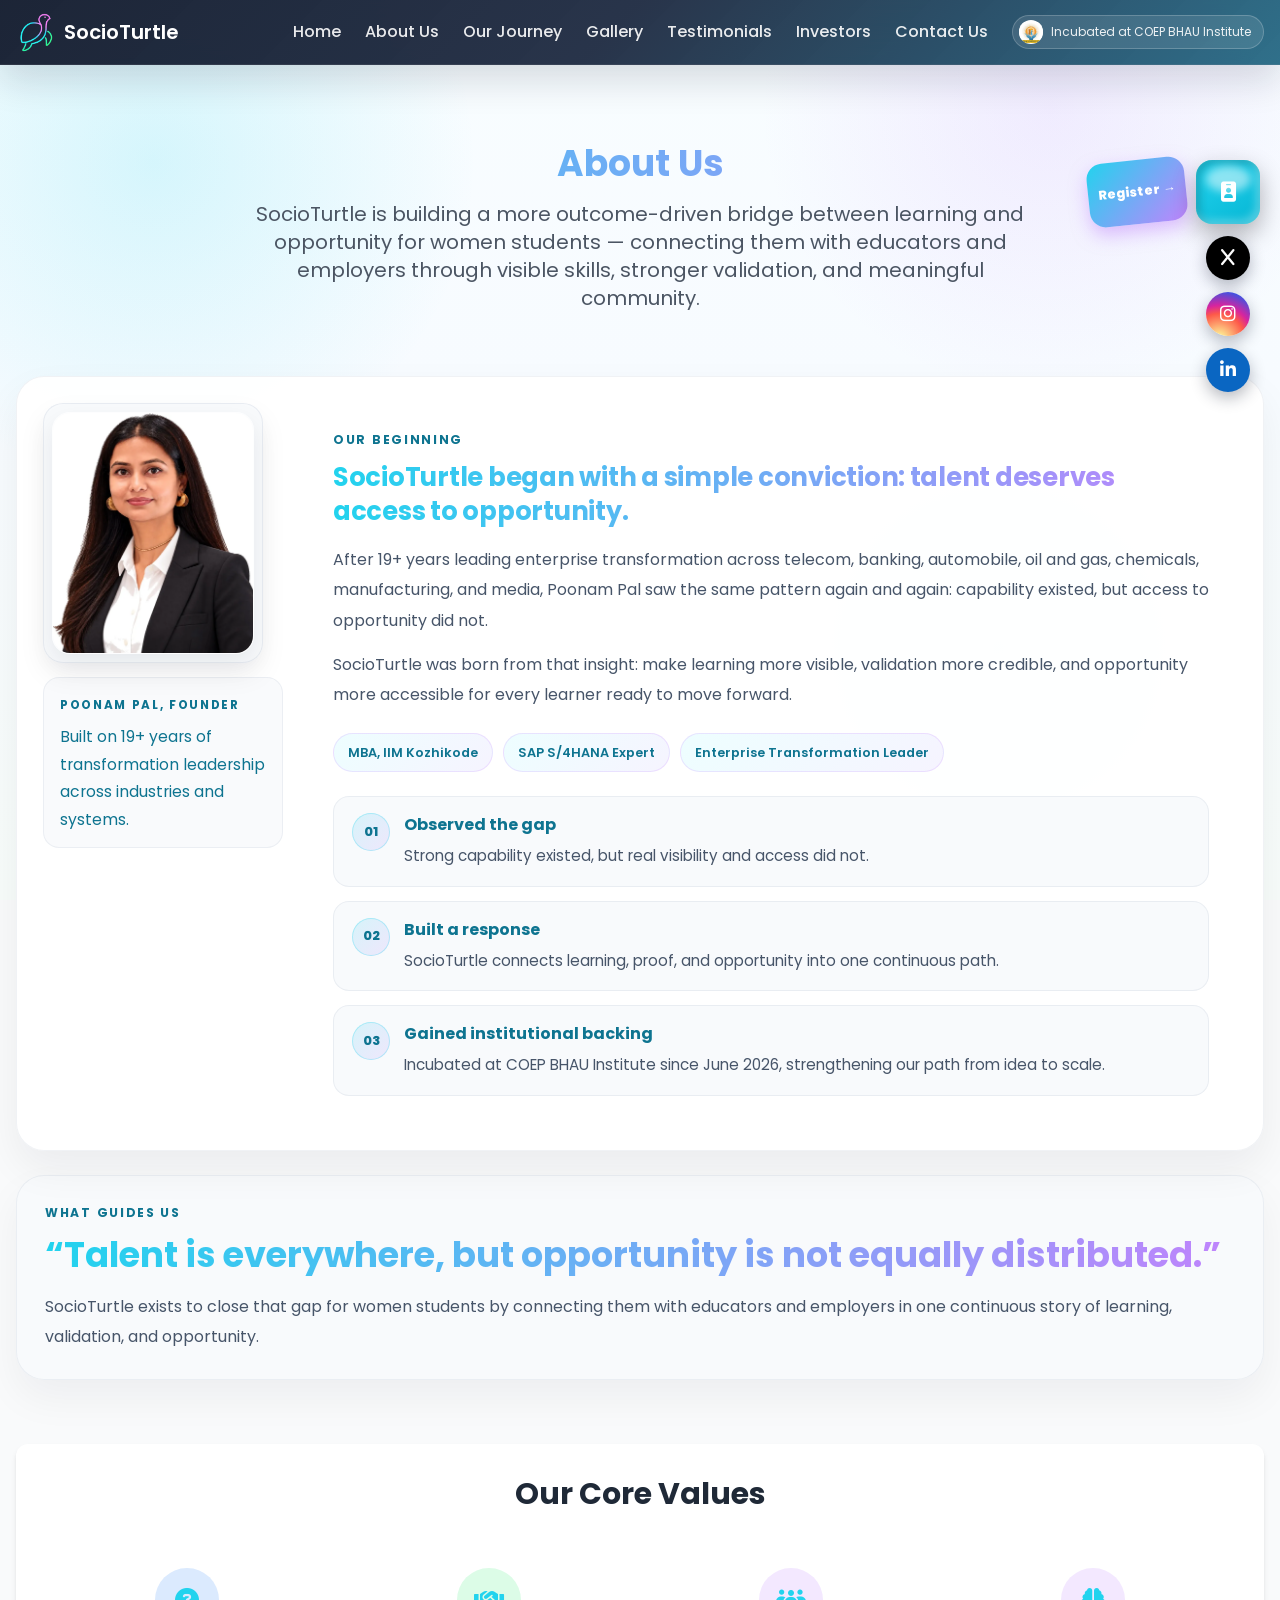
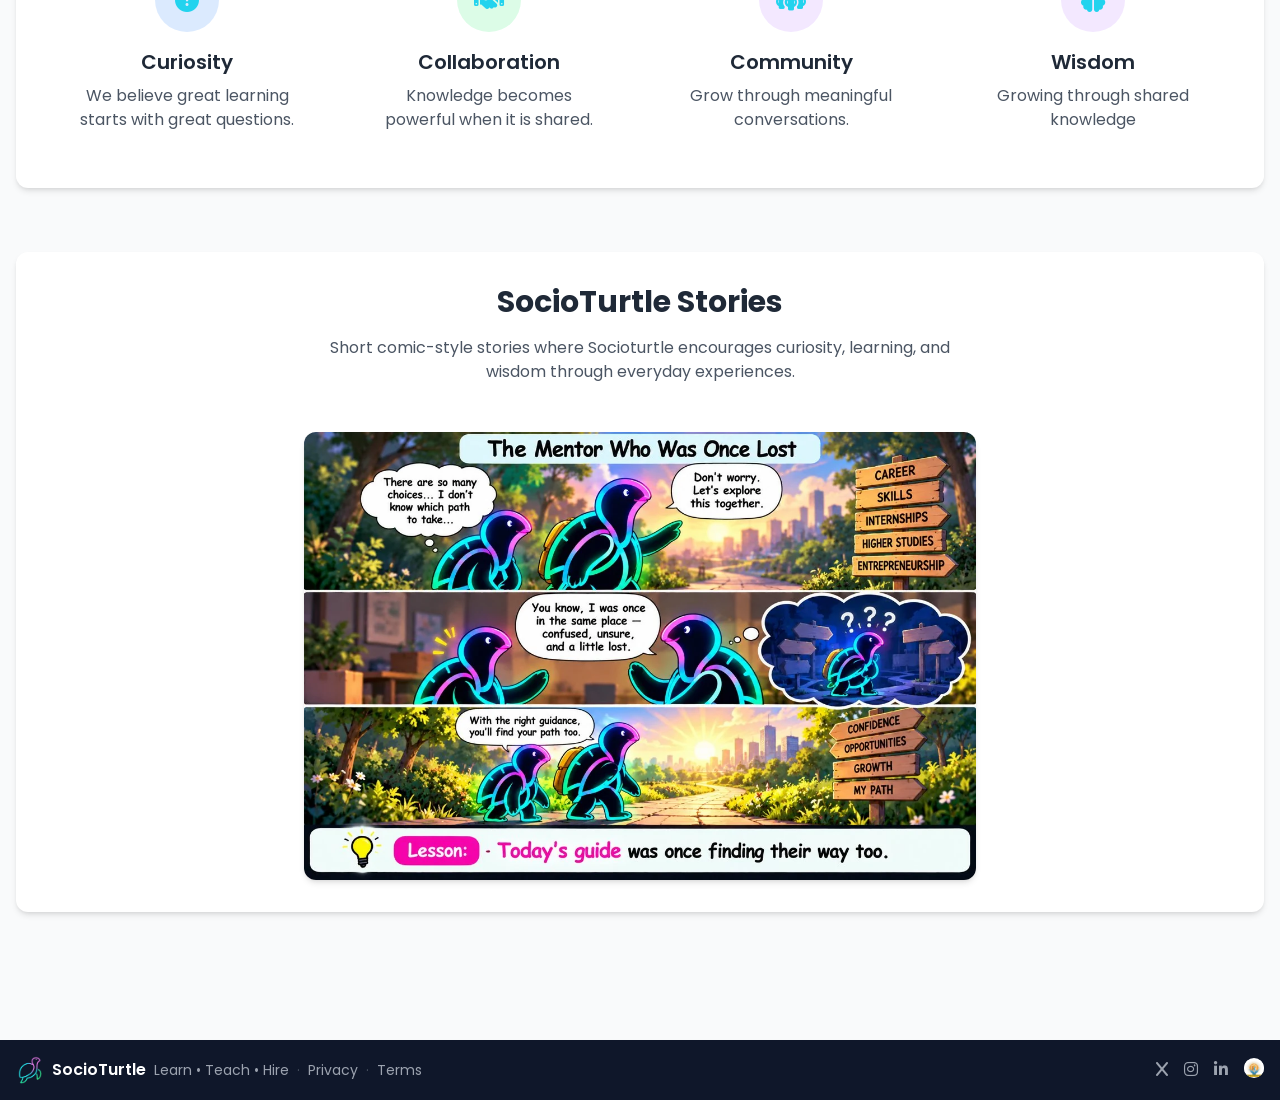
==== commit c6d93b85: "Send every Join button to the Founding Member Google Form Point all join and register links at the F" ====
--- a/about.html
+++ b/about.html
@@ -260,9 +260,9 @@
 
     <!-- Membership Button -->
     <div class="relative mb-3 membership-cta">
-      <span class="register-flash-badge hidden sm:inline-flex" aria-hidden="true">Join free &rarr;</span>
-      <a href="index.html#join"
-        class="join-btn jelly-btn flex items-center justify-center relative" aria-label="Join SocioTurtle free" title="Join SocioTurtle free">
+      <span class="register-flash-badge hidden sm:inline-flex" aria-hidden="true">Register &rarr;</span>
+      <a href="https://forms.gle/Q35893Xg42MVkgYC7" target="_blank" rel="noopener noreferrer"
+        class="join-btn jelly-btn flex items-center justify-center relative" aria-label="Register with SocioTurtle (opens in a new tab)" title="Register with SocioTurtle">
         <i class="fas fa-id-badge text-white text-xl" aria-hidden="true"></i>
       </a>
     </div>
--- a/styles.css
+++ b/styles.css
@@ -200,29 +200,6 @@
       50% { transform: translateY(-50%) rotate(4deg) scale(1.1); }
     }
 
-      /* Modal styles */
-      .modal-overlay {
-        backdrop-filter: blur(4px);
-      }
-
-      .modal-panel:focus {
-        outline: none;
-        box-shadow: 0 0 0 4px rgba(34,211,238,0.12);
-      }
-
-      .modal-close {
-        background: transparent;
-        border: none;
-        font-size: 1rem;
-        line-height: 1;
-        padding: 6px;
-        cursor: pointer;
-      }
-
-      @media (max-width: 640px) {
-        .modal-panel { padding: 1rem; border-radius: 12px; }
-      }
-
   /* 🔁 Pulse animation */
   @keyframes pulse-ring {
       0% {
